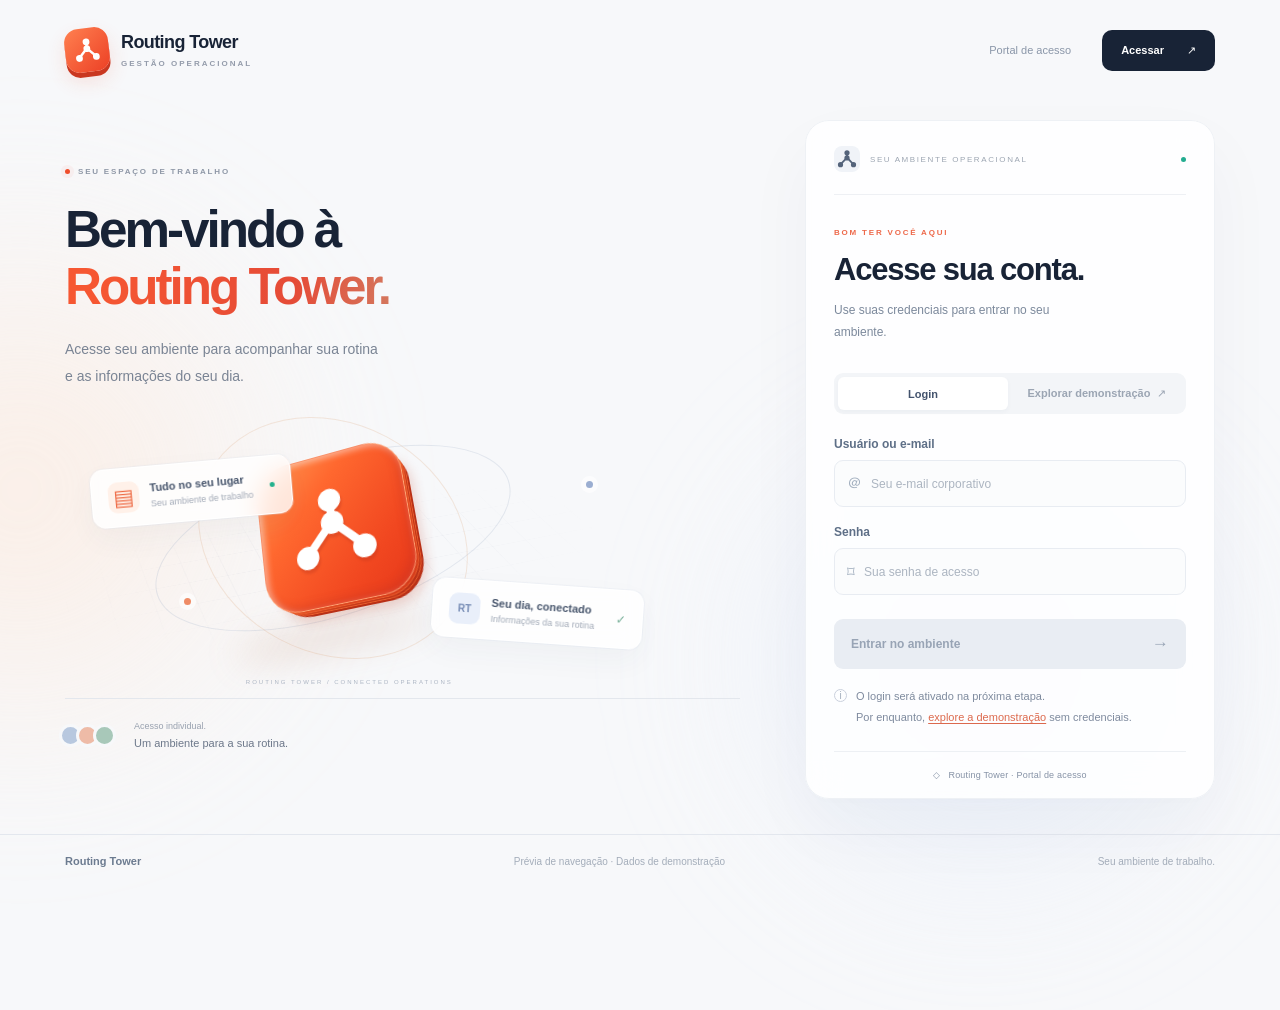
==== ambiente.html @ 05b04e14 "Preserva layouts originais, remove Tickets e organiza navegacao lateral" ====
<!doctype html><html lang="pt-BR"><head><meta charset="utf-8"><meta name="viewport" content="width=device-width,initial-scale=1"><title>Meu ambiente · Routing Tower</title><link rel="stylesheet" href="./assets/portal.css"><link rel="stylesheet" href="./assets/demo.css"></head><body class="workspace-body"><header class="workspace-header"><a class="brand" href="./index.html"><span class="brand-symbol">RT</span><span>Routing Tower<small>Meu ambiente</small></span></a><nav id="areaNavigation" class="area-navigation" aria-label="Áreas autorizadas"></nav><div class="user-menu"><div><strong id="userName">Conectando…</strong><small id="userRole"></small></div><select id="profileSwitcher" aria-label="Trocar perfil de demonstração"><option value="supervisor">Supervisor</option><option value="analista">Analista</option><option value="analista_senior">Analista sênior</option><option value="coordenador">Coordenador</option><option value="gerente">Gerente</option></select><button class="button outline" id="logout">Sair ↗</button></div></header><div class="workspace-status"><span><i class="live-dot"></i><span id="areaDescription">Conferindo seu acesso…</span></span><span id="permissionLabel"></span></div><main class="workspace-main"><div id="workspaceError" class="workspace-error" role="alert" hidden></div><iframe id="panelFrame" title="Painel autorizado" referrerpolicy="same-origin" hidden></iframe><div id="workspaceLoading" class="workspace-loading"><span class="loading-ring"></span><h1>Preparando seu ambiente</h1><p>Carregando as áreas disponíveis para o seu perfil.</p></div></main><script src="./assets/workspace.js?v=20261027c" defer></script></body></html>
---- assets/portal.css ----
:root{font-family:Inter,"Segoe UI",Arial,sans-serif;color:#172033;background:#fbfaf8;font-synthesis:none;--orange:#ed4c2d;--muted:#657184;--line:#e5e8ed}*{box-sizing:border-box}html{scroll-behavior:smooth;scroll-padding-top:100px}body{margin:0}button,input{font:inherit}button,a{-webkit-tap-highlight-color:transparent}button{cursor:pointer}a{color:inherit}button:disabled{cursor:wait;opacity:.6}[hidden]{display:none!important}:focus-visible{outline:3px solid #3b82f6;outline-offset:4px}.site-nav{display:flex;align-items:center;justify-content:space-between;gap:22px;padding:22px max(6vw,24px);background:#ffffffed;border-bottom:1px solid var(--line);position:sticky;top:0;z-index:10;backdrop-filter:blur(16px)}.brand{display:flex;align-items:center;gap:12px;text-decoration:none;font-weight:800;letter-spacing:-.3px}.brand-symbol{display:grid;place-items:center;width:44px;height:44px;border-radius:13px;color:white;background:var(--orange);font-weight:900;letter-spacing:-1px;box-shadow:0 4px 12px #ed4c2d20;flex-shrink:0}.brand small{display:block;font-weight:400;letter-spacing:.2px;font-size:11px;color:var(--muted);margin-top:4px}.site-nav nav{display:flex;align-items:center;gap:32px}.site-nav nav>a{font-size:13px;text-decoration:none;color:var(--muted)}.site-nav nav>a:hover{color:var(--orange)}.button{display:inline-flex;align-items:center;justify-content:center;gap:22px;border:0;border-radius:10px;padding:13px 20px;font-size:13px;font-weight:650;text-decoration:none;transition:background .15s,transform .15s}.button.primary{background:var(--orange);color:white;box-shadow:0 5px 15px #ed4c2d15}.button.primary:hover{background:#d83d21;transform:translateY(-1px)}.button.large{padding:17px 25px;font-size:14px}.button.outline{border:1px solid #d7dde7;background:white;color:#344157}.hero{max-width:1500px;margin:auto;padding:92px max(6vw,24px) 100px;display:grid;grid-template-columns:1.05fr 1fr;gap:72px;align-items:center;min-height:680px}.eyebrow{font-size:10px;font-weight:800;letter-spacing:1.8px;color:#8c5746;display:inline-flex;align-items:center;gap:9px}.eyebrow i{width:7px;height:7px;background:var(--orange);border-radius:50%}h1{font-size:clamp(35px,3.6vw,53px);line-height:1.15;letter-spacing:-2px;margin:24px 0 22px;font-weight:750}h1 em{font-style:normal;color:var(--orange)}.hero-copy>p{font-size:16px;color:var(--muted);line-height:1.8;max-width:445px}.hero-actions{display:flex;align-items:center;gap:27px;margin-top:33px}.text-link{text-decoration:none;font-size:13px;font-weight:600;display:inline-flex;gap:14px}.access-note{font-size:11px;color:var(--muted);display:flex;align-items:center;gap:9px;margin-top:28px}.note-icon{display:grid;place-items:center;border-radius:50%;width:19px;height:19px;background:#e9f2ed;color:#368266}.flow-preview{background:#fff;border:1px solid #e0e5ed;border-radius:19px;box-shadow:0 30px 70px #24334d0c,0 2px 8px #24334d04;position:relative;overflow:hidden;transform:rotate(-1deg)}.preview-top{padding:17px 23px;border-bottom:1px solid var(--line);display:flex;gap:12px;align-items:center;font-size:8px;font-weight:700;letter-spacing:1.7px;color:#8490a2}.mini-brand{display:grid;place-items:center;width:25px;height:25px;border-radius:7px;background:#172033;color:#fff;font-size:9px;letter-spacing:0}.preview-dot{width:6px;height:6px;border-radius:50%;background:#11a58a;margin-left:auto}.preview-title{padding:26px 28px 18px}.preview-title .eyebrow{font-size:8px;color:#9aa3b1;letter-spacing:1.4px}.preview-title h2{font-size:23px;line-height:1.4;letter-spacing:-.6px;margin:12px 0 10px}.flow-step{display:flex;gap:13px;align-items:center;padding:19px 20px;margin:0 25px 12px;border-radius:11px;background:#fcfcfd;border:1px solid #edf0f5}.step-icon{width:36px;height:36px;display:grid;place-items:center;font-size:10px;font-weight:800;border-radius:10px}.step-icon.orange{color:#d66445;background:#fff0e9}.step-icon.blue{color:#5475a6;background:#eaf0fa}.step-icon.green{color:#3b8976;background:#e8f4ee}.flow-step strong{font-size:12px}.flow-step p{font-size:10px;color:var(--muted);margin:6px 0 0}.step-check{margin-left:auto;color:#839587;font-size:13px}.preview-bottom{margin-top:25px;border-top:1px solid var(--line);padding:18px 25px;display:flex;align-items:center;gap:9px;color:#788597;font-size:10px}.live-dot{display:inline-block;width:6px;height:6px;border-radius:50%;background:#1ca68a;flex-shrink:0}.journey{padding:65px max(6vw,24px) 80px;background:white;border-top:1px solid var(--line)}.section-heading{max-width:1300px;margin:0 auto 35px;display:flex;align-items:end;justify-content:space-between;gap:45px}.section-heading h2{font-size:29px;letter-spacing:-1px;margin:13px 0 0}.section-heading>p{max-width:330px;color:var(--muted);font-size:13px;line-height:1.7}.role-grid{display:grid;grid-template-columns:repeat(3,1fr);gap:22px;max-width:1300px;margin:auto}.role-grid article{border:1px solid var(--line);border-radius:13px;padding:27px}.card-number{font-size:9px;letter-spacing:1.2px;font-weight:750;color:#a46854}.role-grid h3{font-size:17px;letter-spacing:-.4px;margin:22px 0 12px}.role-grid p{color:var(--muted);font-size:12px;line-height:1.9;margin:0}.site-footer{display:flex;justify-content:space-between;gap:20px;padding:25px max(6vw,24px);font-size:11px;color:#8993a2;border-top:1px solid var(--line)}.login-dialog{border:1px solid #e4e8ed;border-radius:20px;width:min(460px,calc(100vw - 32px));padding:38px;box-shadow:0 30px 120px #10182730;color:#172033}.login-dialog::backdrop{background:#10182788;backdrop-filter:blur(5px)}.login-dialog .brand-symbol{margin-bottom:27px}.login-dialog .eyebrow{font-size:9px;color:#9a6e60}.login-dialog h2{font-size:26px;letter-spacing:-.8px;margin:13px 0 9px}.login-dialog>p{color:var(--muted);font-size:13px;line-height:1.7;margin-bottom:25px}.close-button{position:absolute;right:16px;top:14px;border:0;border-radius:50%;background:#f4f6f9;color:#64748b;width:32px;height:32px;font-size:22px}.login-dialog label{display:block;margin:17px 0 8px;font-size:12px;font-weight:650}.login-dialog input{width:100%;border:1px solid #d8dfe9;border-radius:9px;padding:13px 14px;color:#172033;background:white;font-size:13px}.password-field{position:relative}.password-field input{padding-right:75px}.password-field button{position:absolute;right:8px;top:8px;padding:7px;border:0;background:transparent;font-size:11px;color:#64748b}.login-dialog form>.button{width:100%;margin-top:25px}.form-error{padding:12px;background:#fff0ec;color:#a8301b;border-radius:8px;font-size:12px;line-height:1.6}.login-footer{font-size:10px;text-align:center;color:#8993a2;line-height:1.9;margin-top:25px;padding-top:20px;border-top:1px solid var(--line)}.workspace-body{height:100dvh;display:flex;flex-direction:column;background:#f4f6fa;overflow:hidden}.workspace-header{min-height:80px;display:flex;align-items:center;gap:32px;padding:14px 25px;background:white;border-bottom:1px solid var(--line);flex-shrink:0}.area-navigation{display:flex;gap:8px;flex:1}.area-navigation button{border:0;border-radius:9px;background:transparent;padding:13px 17px;font-size:13px;font-weight:650;color:#728095}.area-navigation button.active{background:#fff0e9;color:#d94626}.user-menu{display:flex;align-items:center;gap:20px}.user-menu strong{display:block;font-size:12px}.user-menu small{display:block;font-size:10px;color:var(--muted);margin-top:5px}.workspace-status{display:flex;align-items:center;justify-content:space-between;gap:15px;min-height:35px;padding:8px 26px;font-size:10px;border-bottom:1px solid var(--line);color:#738097;background:#f9fafc}.workspace-status>span:first-child{display:flex;align-items:center;gap:9px}.workspace-main{position:relative;flex:1;min-height:0}.workspace-main iframe{border:0;width:100%;height:100%;background:white}.workspace-loading{display:flex;flex-direction:column;align-items:center;justify-content:center;height:100%;color:#64748b}.workspace-loading h1{font-size:23px;letter-spacing:-.6px;margin:24px 0 0;color:#172033}.workspace-loading p{font-size:13px}.loading-ring{width:29px;height:29px;border:3px solid #e7eaf1;border-top-color:#ed4c2d;border-radius:50%;animation:spin 1s linear infinite}.workspace-error{margin:45px auto;padding:25px;max-width:600px;border:1px solid #f1b9a9;border-radius:13px;background:#fff3ee;color:#9c3b21;font-size:14px;line-height:1.8}@keyframes spin{to{transform:rotate(360deg)}}
@media(max-width:1000px){.hero{gap:35px;padding-top:65px;padding-bottom:65px}h1{font-size:39px}.hero-actions{gap:18px}.section-heading{align-items:start}.workspace-header{gap:18px}.user-menu>div{display:none}}
@media(max-width:760px){.site-nav{padding:16px 20px}.site-nav nav{gap:12px}.site-nav nav>a{display:none}.site-nav .button{font-size:11px;padding:12px 14px}.hero{grid-template-columns:1fr;padding:52px 23px 60px;gap:40px;min-height:0}h1{font-size:39px;letter-spacing:-1.6px}.hero-copy>p{font-size:14px}.flow-preview{transform:none;max-width:520px;width:100%;margin:auto}.hero-actions{gap:22px;flex-wrap:wrap}.section-heading{display:block}.section-heading h2{font-size:26px}.journey{padding:45px 23px}.role-grid{grid-template-columns:1fr;gap:14px}.role-grid article{padding:23px}.role-grid h3{margin-top:15px}.site-footer{padding:24px;flex-direction:column;font-size:10px}.login-dialog{padding:30px 25px}.workspace-header{flex-wrap:wrap;padding:12px 15px;gap:12px}.workspace-header .brand{font-size:13px}.workspace-header .brand-symbol{width:34px;height:34px}.user-menu{margin-left:auto}.area-navigation{order:3;flex-basis:100%;overflow:auto}.area-navigation button{flex:1;white-space:nowrap;font-size:12px;padding:10px}.workspace-status{padding:9px 15px;font-size:9px}.workspace-status #permissionLabel{display:none}.workspace-error{margin:25px 15px}}
@media(prefers-reduced-motion:reduce){*{scroll-behavior:auto!important;animation:none!important;transition:none!important}}
---- assets/demo.css ----
[hidden]{display:none!important}.login-dialog select,#profileSwitcher{font:inherit;border:1px solid #d8dfe9;border-radius:9px;padding:12px;background:white;color:#172033;max-width:100%}.login-dialog select{width:100%;font-size:14px}.demo-note{font-size:12px;color:#65758a;line-height:1.7}.demo-grid{display:grid;grid-template-columns:repeat(auto-fit,minmax(240px,1fr));gap:16px;margin:16px 0}.demo-card{border:1px solid var(--line,#dce3ec);background:var(--card,#fff);border-radius:14px;padding:20px;min-width:0;color:var(--navy,var(--ink,#172033))}.demo-card h3{margin:0 0 10px;font-size:16px}.demo-card p{color:var(--muted,#64748b);font-size:12px;line-height:1.7}.demo-card strong.demo-number{display:block;font-size:28px;margin-top:10px}.demo-badge{display:inline-flex;align-items:center;padding:5px 9px;border-radius:7px;font-size:10px;background:#e8f6ef;color:#168264;font-weight:700}.demo-badge.pending{background:#fff0df;color:#ad5d06}.demo-action{cursor:pointer;background:#365f90;color:white;border:0;border-radius:9px;padding:10px 14px;font:600 12px 'Segoe UI',sans-serif;margin:6px 5px 0 0}.demo-action.secondary{background:#eff3f8;color:#365f90}.demo-action:disabled{opacity:.5;cursor:default}.demo-row{display:flex;justify-content:space-between;align-items:center;gap:15px;border-bottom:1px solid var(--line,#e0e5ed);padding:14px 0;flex-wrap:wrap}.demo-row:last-child{border:0}.demo-modal{border:1px solid var(--line,#dce3ec);border-radius:18px;padding:0;max-width:740px;width:calc(100vw - 32px);background:var(--card,#fff);color:var(--navy,var(--ink,#172033));box-shadow:0 25px 100px #17203340}.demo-modal::backdrop{background:#17203388;backdrop-filter:blur(3px)}.demo-modal-head{padding:20px 24px;border-bottom:1px solid var(--line,#dce3ec);display:flex;justify-content:space-between;align-items:center;gap:20px}.demo-modal-head h2{font-size:19px;margin:0}.demo-modal-head button{font-size:23px;background:transparent;color:inherit;padding:0 4px;cursor:pointer}.demo-modal-body{padding:22px 24px;max-height:65vh;overflow:auto;line-height:1.7}.demo-modal-body p{font-size:13px}.demo-modal-foot{border-top:1px solid var(--line,#dce3ec);padding:14px 24px;font-size:11px;color:var(--muted,#64748b)}.demo-chart{display:flex;align-items:end;gap:12px;min-height:150px;overflow:auto;padding:16px 0}.demo-chart>div{min-width:32px;text-align:center;flex:1;color:var(--muted,#64748b);font-size:10px}.demo-chart i{display:block;margin:8px auto;border-radius:6px 6px 2px 2px;background:#ee4d2d;width:70%;max-width:42px}.demo-timeline{display:grid;grid-template-columns:110px 1fr;gap:8px;align-items:center;margin:14px 0;font-size:12px}.demo-bar{background:#e7edf7;border-radius:7px;padding:9px;display:flex;gap:6px}.demo-bar span{background:#02ad98;color:white;border-radius:5px;padding:6px;font-size:10px}.demo-toast{position:fixed;bottom:22px;right:22px;z-index:5000;background:#172033;color:white;padding:14px 22px;border-radius:12px;box-shadow:0 8px 35px #17203333;font-size:13px}.metrics .demo-card{margin:0}.workspace-loading[hidden]{display:none}.week-grid.demo-week{display:grid;grid-template-columns:repeat(auto-fit,minmax(150px,1fr));gap:12px}#filtersBar{display:flex;gap:12px;flex-wrap:wrap}#filtersBar label{font-size:12px;color:var(--muted)}#filtersBar input,#filtersBar select{display:block;margin-top:5px;border:1px solid var(--line);background:var(--card);color:var(--navy);font:inherit;padding:10px;border-radius:8px}.portal-view:not(.active),.view:not(.active){display:none!important}.portal-view.active,.view.active{display:block}.demo-info{padding:12px 16px;background:#eef3fa;color:#365f90;border-radius:10px;font-size:12px;line-height:1.7}.demo-links{display:flex;gap:10px;flex-wrap:wrap}@media(max-width:760px){#profileSwitcher{max-width:135px;font-size:11px}.demo-grid{grid-template-columns:1fr}.demo-timeline{grid-template-columns:85px 1fr}.demo-bar{flex-wrap:wrap}.workspace-header{gap:8px}.user-menu{gap:8px}.demo-modal-body{padding:16px}.demo-card{padding:16px}}
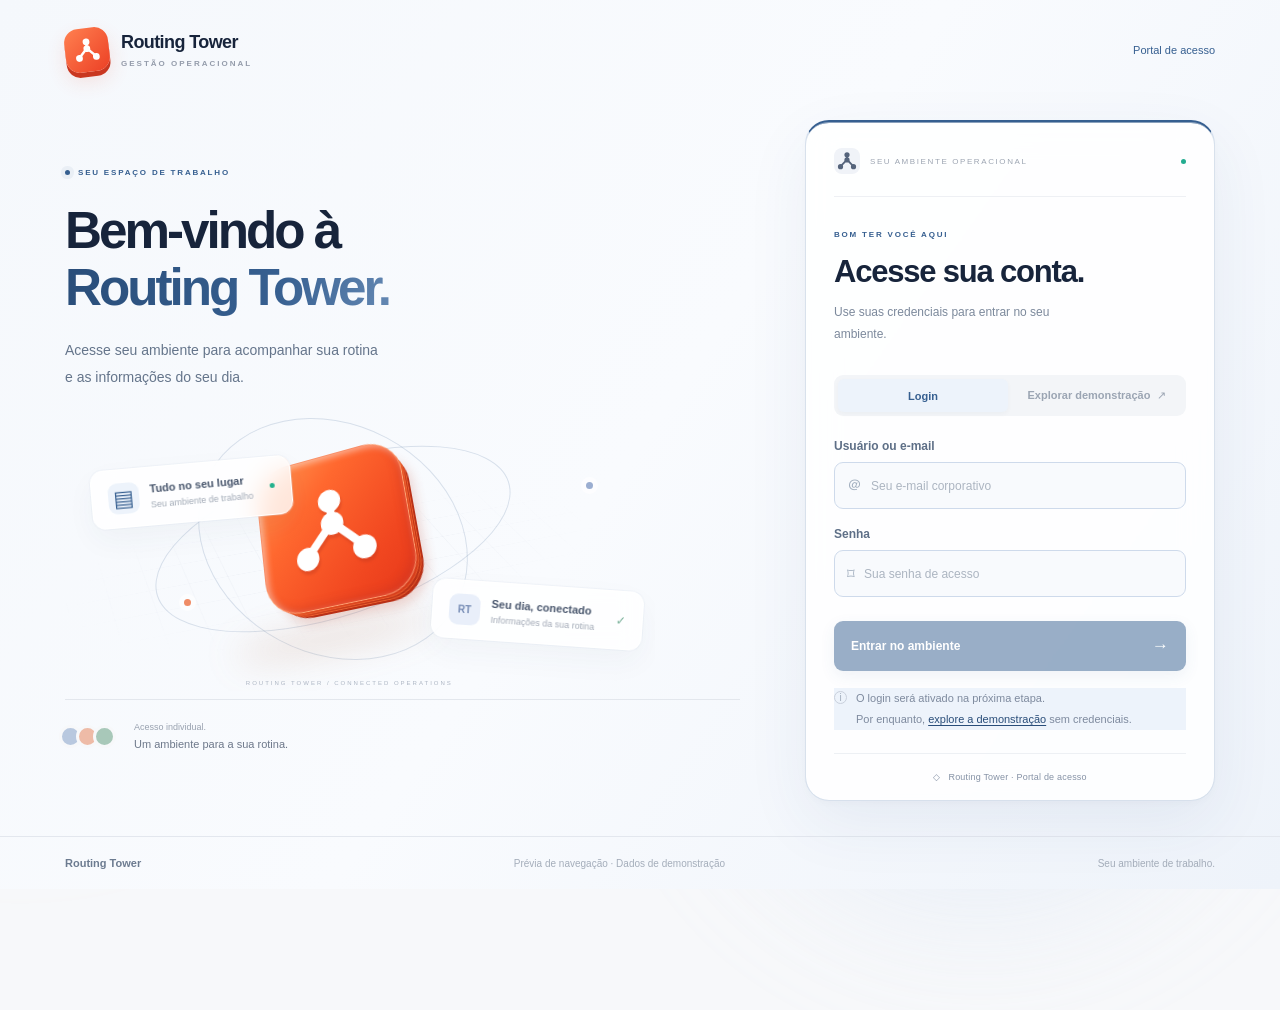
==== commit a9a74fe5: "Add contextual operation summaries and blue welcome controls" ====
--- a/ambiente.html
+++ b/ambiente.html
@@ -1 +1 @@
-<!doctype html><html lang="pt-BR"><head><meta charset="utf-8"><meta name="viewport" content="width=device-width,initial-scale=1"><title>Meu ambiente · Routing Tower</title><link rel="stylesheet" href="./assets/portal.css"><link rel="stylesheet" href="./assets/demo.css"></head><body class="workspace-body"><header class="workspace-header"><a class="brand" href="./index.html"><span class="brand-symbol">RT</span><span>Routing Tower<small>Meu ambiente</small></span></a><nav id="areaNavigation" class="area-navigation" aria-label="Áreas autorizadas"></nav><div class="user-menu"><div><strong id="userName">Conectando…</strong><small id="userRole"></small></div><select id="profileSwitcher" aria-label="Trocar perfil de demonstração"><option value="supervisor">Supervisor</option><option value="analista">Analista</option><option value="analista_senior">Analista sênior</option><option value="coordenador">Coordenador</option><option value="gerente">Gerente</option></select><button class="button outline" id="logout">Sair ↗</button></div></header><div class="workspace-status"><span><i class="live-dot"></i><span id="areaDescription">Conferindo seu acesso…</span></span><span id="permissionLabel"></span></div><main class="workspace-main"><div id="workspaceError" class="workspace-error" role="alert" hidden></div><iframe id="panelFrame" title="Painel autorizado" referrerpolicy="same-origin" hidden></iframe><div id="workspaceLoading" class="workspace-loading"><span class="loading-ring"></span><h1>Preparando seu ambiente</h1><p>Carregando as áreas disponíveis para o seu perfil.</p></div></main><script src="./assets/workspace.js?v=20261027c" defer></script></body></html>+<!doctype html><html lang="pt-BR"><head><meta charset="utf-8"><meta name="viewport" content="width=device-width,initial-scale=1"><title>Meu ambiente · Routing Tower</title><link rel="stylesheet" href="./assets/portal.css"><link rel="stylesheet" href="./assets/demo.css?v=20261027h"></head><body class="workspace-body"><header class="workspace-header"><a class="brand" href="./index.html"><span class="brand-symbol">RT</span><span>Routing Tower<small>Meu ambiente</small></span></a><nav id="areaNavigation" class="area-navigation" aria-label="Áreas autorizadas"></nav><div class="user-menu"><div><strong id="userName">Conectando…</strong><small id="userRole"></small></div><select id="profileSwitcher" aria-label="Trocar perfil de demonstração"><option value="supervisor">Supervisor</option><option value="analista">Analista</option><option value="analista_senior">Analista sênior</option><option value="coordenador">Coordenador</option><option value="gerente">Gerente</option></select><button class="button outline" id="logout">Sair ↗</button></div></header><div class="workspace-status"><span><i class="live-dot"></i><span id="areaDescription">Conferindo seu acesso…</span></span><span id="permissionLabel"></span></div><main class="workspace-main"><div id="workspaceError" class="workspace-error" role="alert" hidden></div><iframe id="panelFrame" title="Painel autorizado" referrerpolicy="same-origin" hidden></iframe><div id="workspaceLoading" class="workspace-loading"><span class="loading-ring"></span><h1>Preparando seu ambiente</h1><p>Carregando as áreas disponíveis para o seu perfil.</p></div></main><script src="./assets/workspace.js?v=20261027h" defer></script></body></html>
--- a/assets/demo.css
+++ b/assets/demo.css
@@ -1 +1,2 @@
 [hidden]{display:none!important}.login-dialog select,#profileSwitcher{font:inherit;border:1px solid #d8dfe9;border-radius:9px;padding:12px;background:white;color:#172033;max-width:100%}.login-dialog select{width:100%;font-size:14px}.demo-note{font-size:12px;color:#65758a;line-height:1.7}.demo-grid{display:grid;grid-template-columns:repeat(auto-fit,minmax(240px,1fr));gap:16px;margin:16px 0}.demo-card{border:1px solid var(--line,#dce3ec);background:var(--card,#fff);border-radius:14px;padding:20px;min-width:0;color:var(--navy,var(--ink,#172033))}.demo-card h3{margin:0 0 10px;font-size:16px}.demo-card p{color:var(--muted,#64748b);font-size:12px;line-height:1.7}.demo-card strong.demo-number{display:block;font-size:28px;margin-top:10px}.demo-badge{display:inline-flex;align-items:center;padding:5px 9px;border-radius:7px;font-size:10px;background:#e8f6ef;color:#168264;font-weight:700}.demo-badge.pending{background:#fff0df;color:#ad5d06}.demo-action{cursor:pointer;background:#365f90;color:white;border:0;border-radius:9px;padding:10px 14px;font:600 12px 'Segoe UI',sans-serif;margin:6px 5px 0 0}.demo-action.secondary{background:#eff3f8;color:#365f90}.demo-action:disabled{opacity:.5;cursor:default}.demo-row{display:flex;justify-content:space-between;align-items:center;gap:15px;border-bottom:1px solid var(--line,#e0e5ed);padding:14px 0;flex-wrap:wrap}.demo-row:last-child{border:0}.demo-modal{border:1px solid var(--line,#dce3ec);border-radius:18px;padding:0;max-width:740px;width:calc(100vw - 32px);background:var(--card,#fff);color:var(--navy,var(--ink,#172033));box-shadow:0 25px 100px #17203340}.demo-modal::backdrop{background:#17203388;backdrop-filter:blur(3px)}.demo-modal-head{padding:20px 24px;border-bottom:1px solid var(--line,#dce3ec);display:flex;justify-content:space-between;align-items:center;gap:20px}.demo-modal-head h2{font-size:19px;margin:0}.demo-modal-head button{font-size:23px;background:transparent;color:inherit;padding:0 4px;cursor:pointer}.demo-modal-body{padding:22px 24px;max-height:65vh;overflow:auto;line-height:1.7}.demo-modal-body p{font-size:13px}.demo-modal-foot{border-top:1px solid var(--line,#dce3ec);padding:14px 24px;font-size:11px;color:var(--muted,#64748b)}.demo-chart{display:flex;align-items:end;gap:12px;min-height:150px;overflow:auto;padding:16px 0}.demo-chart>div{min-width:32px;text-align:center;flex:1;color:var(--muted,#64748b);font-size:10px}.demo-chart i{display:block;margin:8px auto;border-radius:6px 6px 2px 2px;background:#ee4d2d;width:70%;max-width:42px}.demo-timeline{display:grid;grid-template-columns:110px 1fr;gap:8px;align-items:center;margin:14px 0;font-size:12px}.demo-bar{background:#e7edf7;border-radius:7px;padding:9px;display:flex;gap:6px}.demo-bar span{background:#02ad98;color:white;border-radius:5px;padding:6px;font-size:10px}.demo-toast{position:fixed;bottom:22px;right:22px;z-index:5000;background:#172033;color:white;padding:14px 22px;border-radius:12px;box-shadow:0 8px 35px #17203333;font-size:13px}.metrics .demo-card{margin:0}.workspace-loading[hidden]{display:none}.week-grid.demo-week{display:grid;grid-template-columns:repeat(auto-fit,minmax(150px,1fr));gap:12px}#filtersBar{display:flex;gap:12px;flex-wrap:wrap}#filtersBar label{font-size:12px;color:var(--muted)}#filtersBar input,#filtersBar select{display:block;margin-top:5px;border:1px solid var(--line);background:var(--card);color:var(--navy);font:inherit;padding:10px;border-radius:8px}.portal-view:not(.active),.view:not(.active){display:none!important}.portal-view.active,.view.active{display:block}.demo-info{padding:12px 16px;background:#eef3fa;color:#365f90;border-radius:10px;font-size:12px;line-height:1.7}.demo-links{display:flex;gap:10px;flex-wrap:wrap}@media(max-width:760px){#profileSwitcher{max-width:135px;font-size:11px}.demo-grid{grid-template-columns:1fr}.demo-timeline{grid-template-columns:85px 1fr}.demo-bar{flex-wrap:wrap}.workspace-header{gap:8px}.user-menu{gap:8px}.demo-modal-body{padding:16px}.demo-card{padding:16px}}
+.workspace-header .user-menu{margin-left:auto}
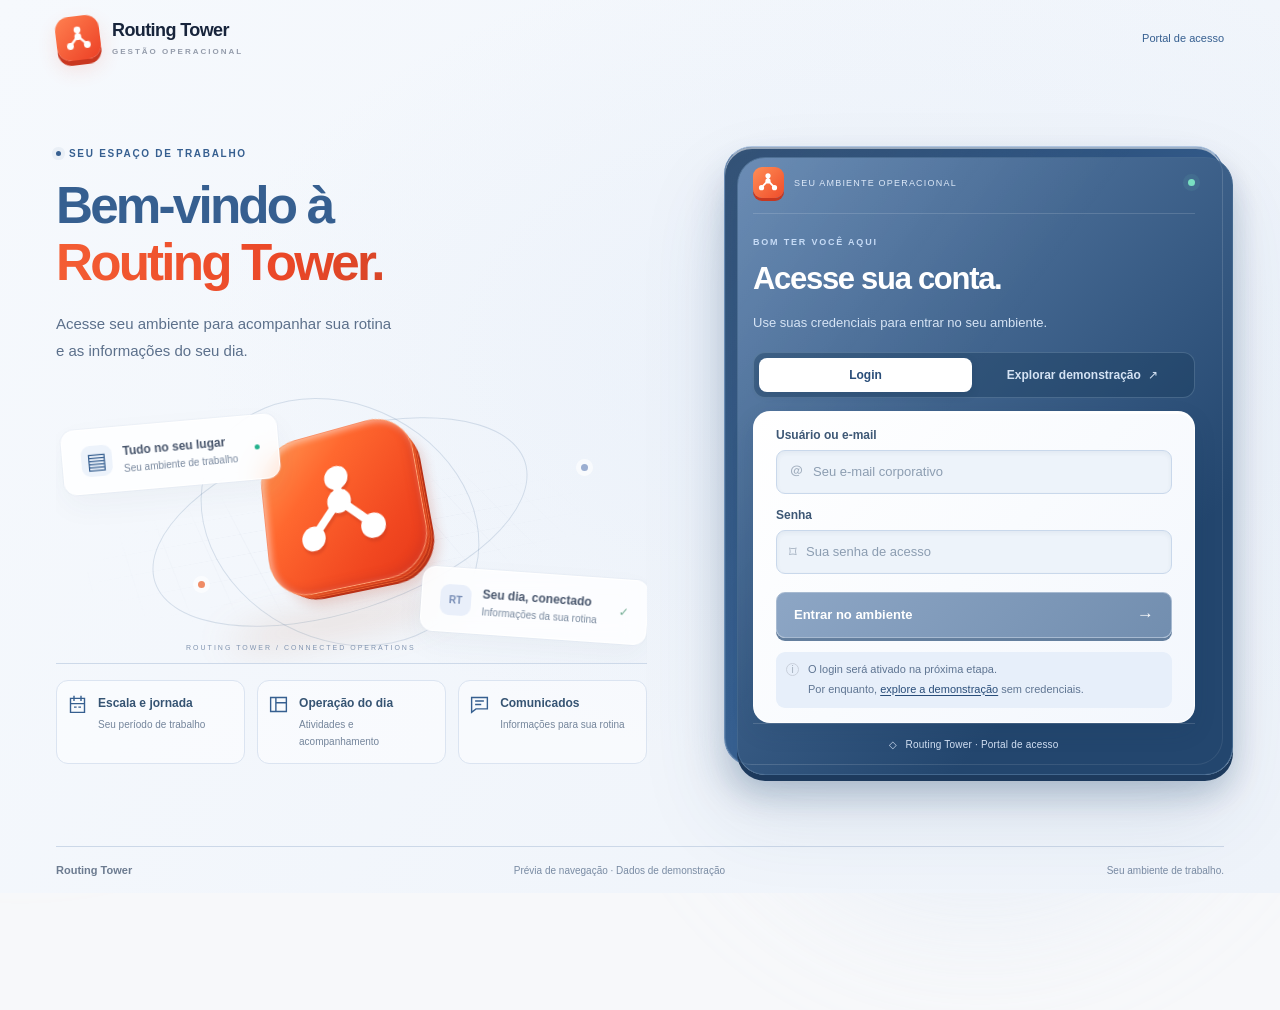
==== commit d9eb2193: "Balance welcome layout and add dimensional blue account card" ====
--- a/ambiente.html
+++ b/ambiente.html
@@ -1 +1 @@
-<!doctype html><html lang="pt-BR"><head><meta charset="utf-8"><meta name="viewport" content="width=device-width,initial-scale=1"><title>Meu ambiente · Routing Tower</title><link rel="stylesheet" href="./assets/portal.css"><link rel="stylesheet" href="./assets/demo.css?v=20261027h"></head><body class="workspace-body"><header class="workspace-header"><a class="brand" href="./index.html"><span class="brand-symbol">RT</span><span>Routing Tower<small>Meu ambiente</small></span></a><nav id="areaNavigation" class="area-navigation" aria-label="Áreas autorizadas"></nav><div class="user-menu"><div><strong id="userName">Conectando…</strong><small id="userRole"></small></div><select id="profileSwitcher" aria-label="Trocar perfil de demonstração"><option value="supervisor">Supervisor</option><option value="analista">Analista</option><option value="analista_senior">Analista sênior</option><option value="coordenador">Coordenador</option><option value="gerente">Gerente</option></select><button class="button outline" id="logout">Sair ↗</button></div></header><div class="workspace-status"><span><i class="live-dot"></i><span id="areaDescription">Conferindo seu acesso…</span></span><span id="permissionLabel"></span></div><main class="workspace-main"><div id="workspaceError" class="workspace-error" role="alert" hidden></div><iframe id="panelFrame" title="Painel autorizado" referrerpolicy="same-origin" hidden></iframe><div id="workspaceLoading" class="workspace-loading"><span class="loading-ring"></span><h1>Preparando seu ambiente</h1><p>Carregando as áreas disponíveis para o seu perfil.</p></div></main><script src="./assets/workspace.js?v=20261027h" defer></script></body></html>+<!doctype html><html lang="pt-BR"><head><meta charset="utf-8"><meta name="viewport" content="width=device-width,initial-scale=1"><title>Meu ambiente · Routing Tower</title><link rel="stylesheet" href="./assets/portal.css"><link rel="stylesheet" href="./assets/demo.css?v=20261027i"></head><body class="workspace-body"><header class="workspace-header"><a class="brand" href="./index.html"><span class="brand-symbol">RT</span><span>Routing Tower<small>Meu ambiente</small></span></a><nav id="areaNavigation" class="area-navigation" aria-label="Áreas autorizadas"></nav><div class="user-menu"><div><strong id="userName">Conectando…</strong><small id="userRole"></small></div><select id="profileSwitcher" aria-label="Trocar perfil de demonstração"><option value="supervisor">Supervisor</option><option value="analista">Analista</option><option value="analista_senior">Analista sênior</option><option value="coordenador">Coordenador</option><option value="gerente">Gerente</option></select><button class="button outline" id="logout">Sair ↗</button></div></header><div class="workspace-status"><span><i class="live-dot"></i><span id="areaDescription">Conferindo seu acesso…</span></span><span id="permissionLabel"></span></div><main class="workspace-main"><div id="workspaceError" class="workspace-error" role="alert" hidden></div><iframe id="panelFrame" title="Painel autorizado" referrerpolicy="same-origin" hidden></iframe><div id="workspaceLoading" class="workspace-loading"><span class="loading-ring"></span><h1>Preparando seu ambiente</h1><p>Carregando as áreas disponíveis para o seu perfil.</p></div></main><script src="./assets/workspace.js?v=20261027i" defer></script></body></html>
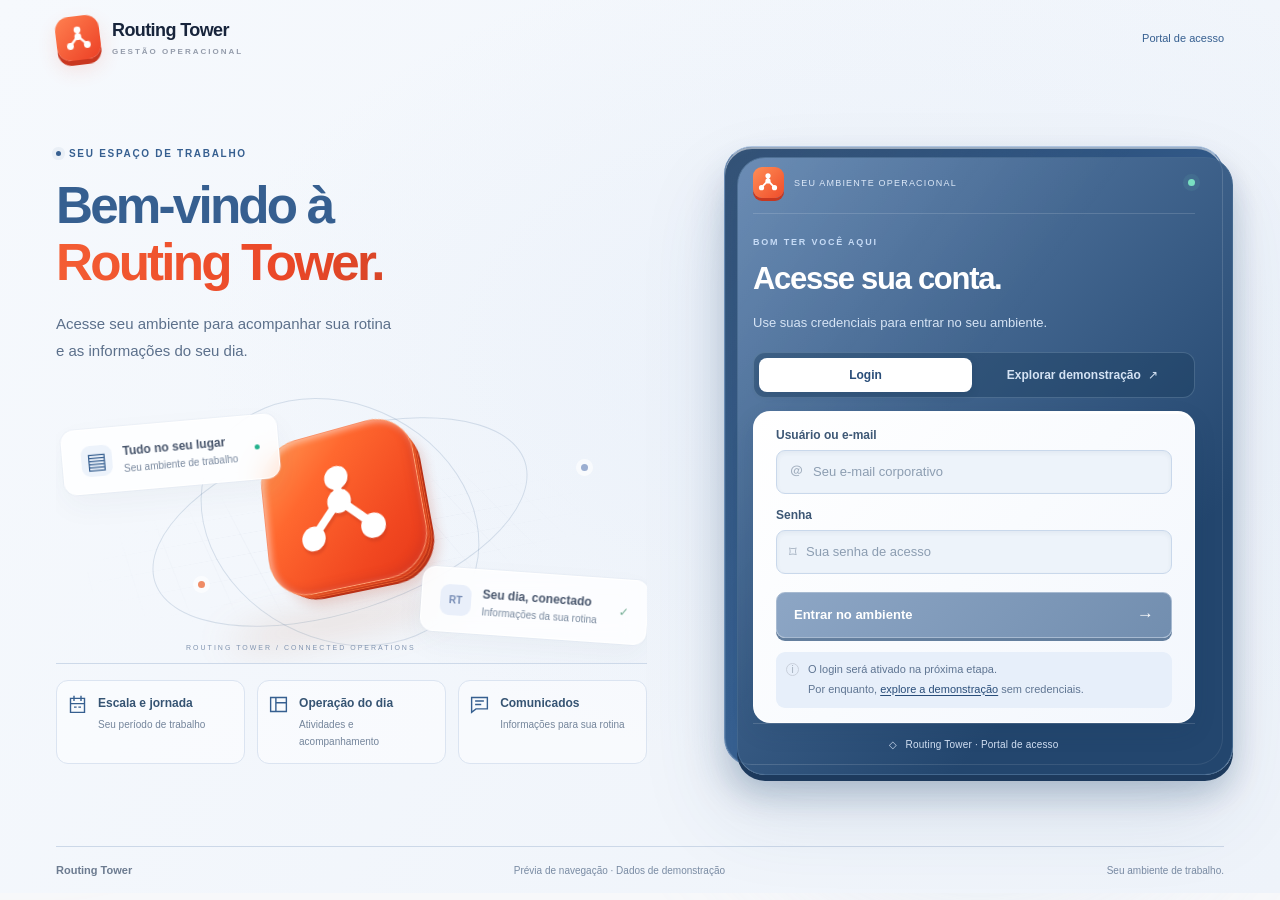
==== commit 0d4edd78: "Rename support role to Analista de apoio" ====
--- a/ambiente.html
+++ b/ambiente.html
@@ -1 +1 @@
-<!doctype html><html lang="pt-BR"><head><meta charset="utf-8"><meta name="viewport" content="width=device-width,initial-scale=1"><title>Meu ambiente · Routing Tower</title><link rel="stylesheet" href="./assets/portal.css"><link rel="stylesheet" href="./assets/demo.css?v=20261027i"></head><body class="workspace-body"><header class="workspace-header"><a class="brand" href="./index.html"><span class="brand-symbol">RT</span><span>Routing Tower<small>Meu ambiente</small></span></a><nav id="areaNavigation" class="area-navigation" aria-label="Áreas autorizadas"></nav><div class="user-menu"><div><strong id="userName">Conectando…</strong><small id="userRole"></small></div><select id="profileSwitcher" aria-label="Trocar perfil de demonstração"><option value="supervisor">Supervisor</option><option value="analista">Analista</option><option value="analista_senior">Analista sênior</option><option value="coordenador">Coordenador</option><option value="gerente">Gerente</option></select><button class="button outline" id="logout">Sair ↗</button></div></header><div class="workspace-status"><span><i class="live-dot"></i><span id="areaDescription">Conferindo seu acesso…</span></span><span id="permissionLabel"></span></div><main class="workspace-main"><div id="workspaceError" class="workspace-error" role="alert" hidden></div><iframe id="panelFrame" title="Painel autorizado" referrerpolicy="same-origin" hidden></iframe><div id="workspaceLoading" class="workspace-loading"><span class="loading-ring"></span><h1>Preparando seu ambiente</h1><p>Carregando as áreas disponíveis para o seu perfil.</p></div></main><script src="./assets/workspace.js?v=20261027i" defer></script></body></html>+<!doctype html><html lang="pt-BR"><head><meta charset="utf-8"><meta name="viewport" content="width=device-width,initial-scale=1"><title>Meu ambiente · Routing Tower</title><link rel="stylesheet" href="./assets/portal.css"><link rel="stylesheet" href="./assets/demo.css?v=20261029a"></head><body class="workspace-body"><header class="workspace-header"><a class="brand" href="./index.html"><span class="brand-symbol">RT</span><span>Routing Tower<small>Meu ambiente</small></span></a><nav id="areaNavigation" class="area-navigation" aria-label="Áreas autorizadas"></nav><div class="user-menu"><div><strong id="userName">Conectando…</strong><small id="userRole"></small></div><select id="profileSwitcher" aria-label="Trocar perfil de demonstração"><option value="supervisor">Supervisor</option><option value="analista">Analista</option><option value="analista_senior">Analista de apoio</option><option value="coordenador">Coordenador</option><option value="gerente">Gerente</option></select><button class="button outline" id="logout">Sair ↗</button></div></header><div class="workspace-status"><span><i class="live-dot"></i><span id="areaDescription">Conferindo seu acesso…</span></span><span id="permissionLabel"></span></div><main class="workspace-main"><div id="workspaceError" class="workspace-error" role="alert" hidden></div><iframe id="panelFrame" title="Painel autorizado" referrerpolicy="same-origin" hidden></iframe><div id="workspaceLoading" class="workspace-loading"><span class="loading-ring"></span><h1>Preparando seu ambiente</h1><p>Carregando as áreas disponíveis para o seu perfil.</p></div></main><script src="./assets/workspace.js?v=20261029a" defer></script></body></html>
